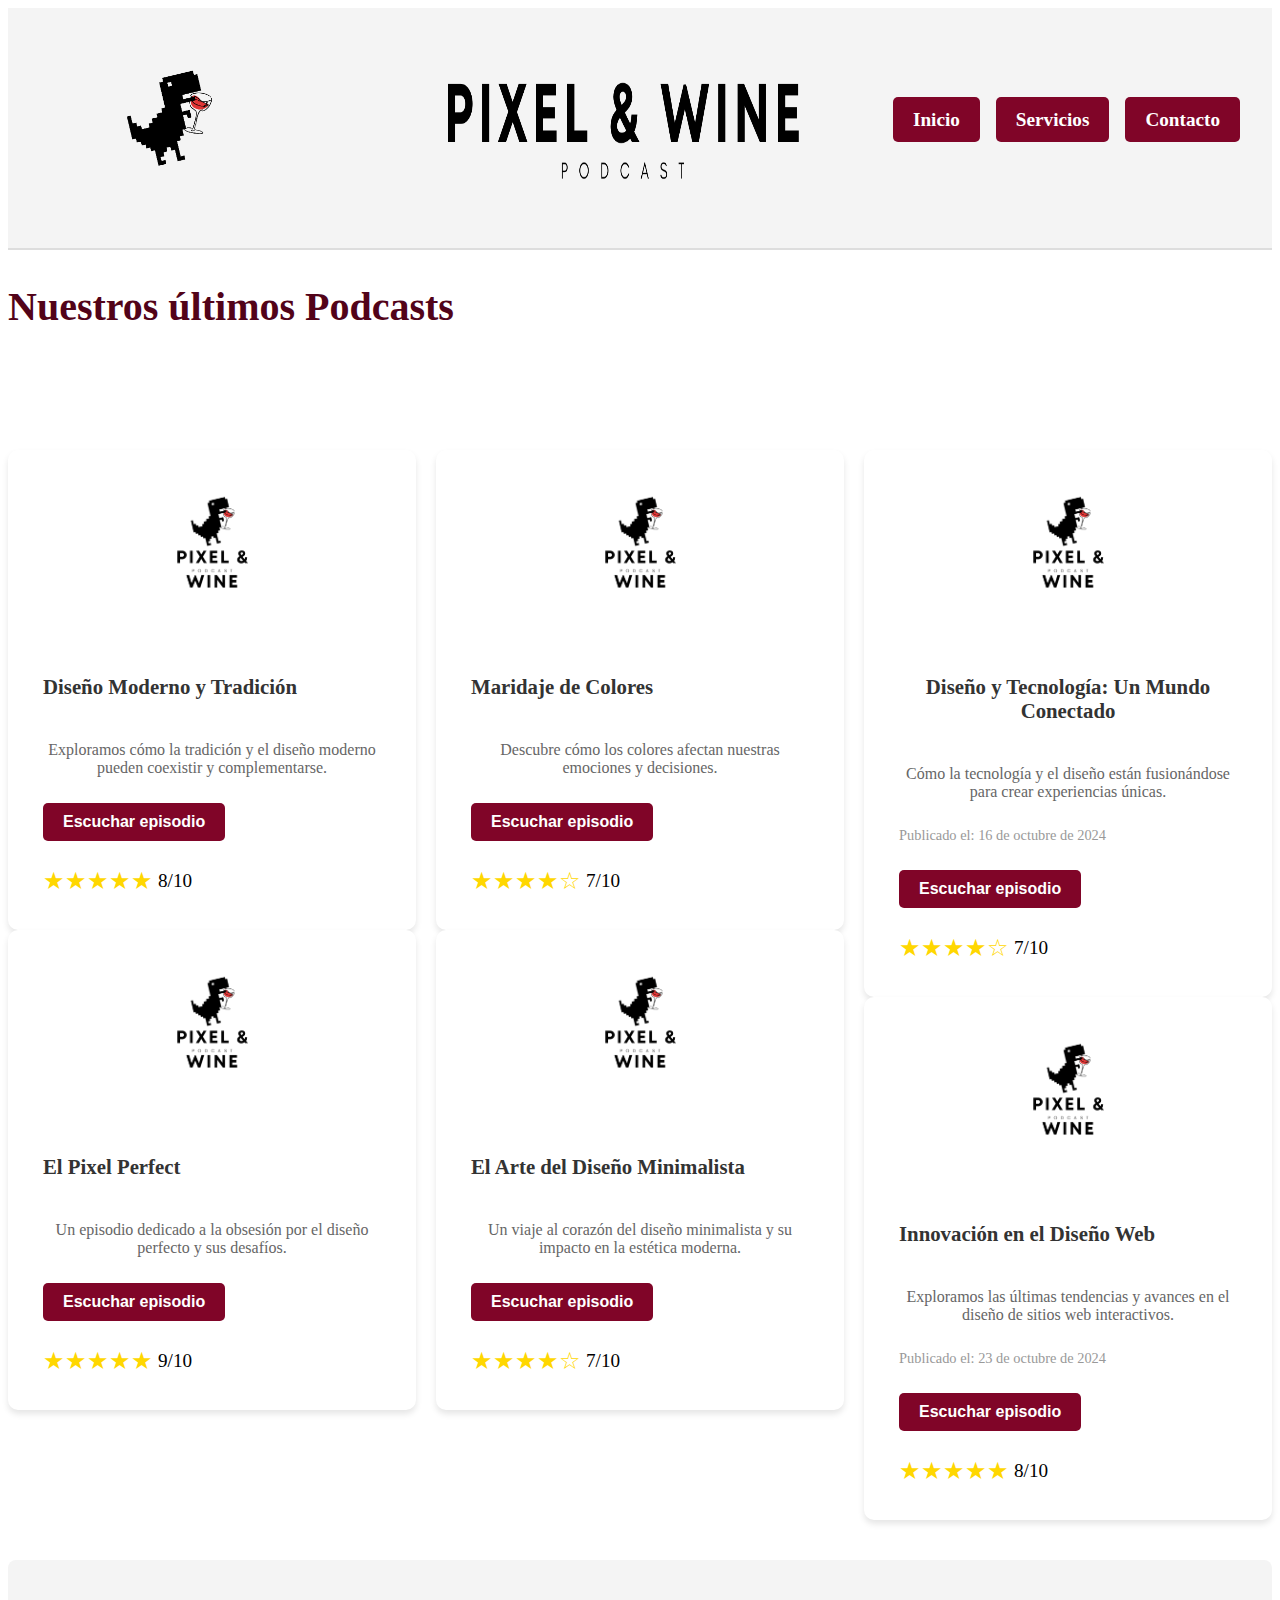
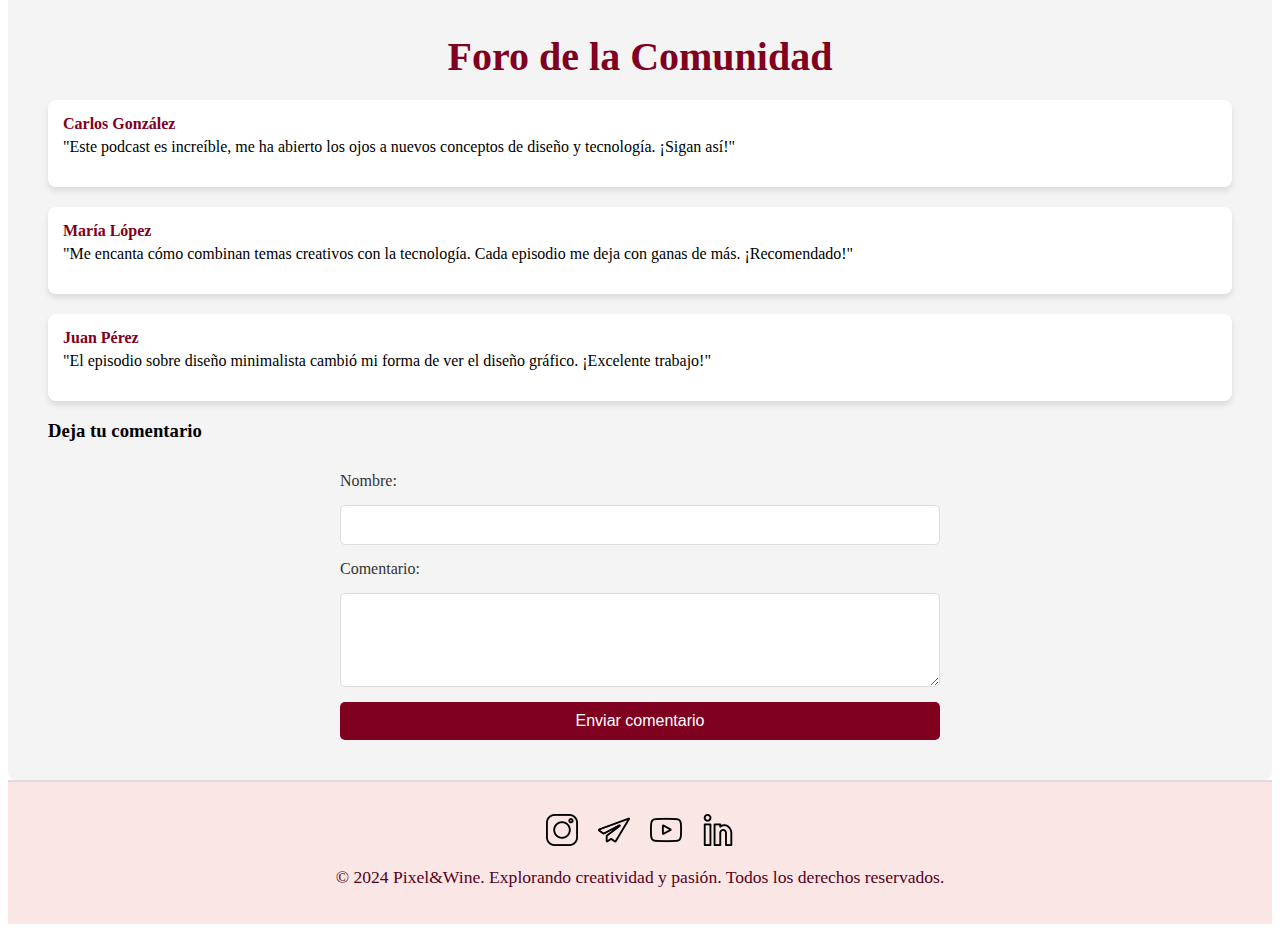
==== html/index.html @ 7dfdca38 "HTML + CSS + IMG" ====
<!DOCTYPE html>
<html lang="es">
<head>
    <meta charset="UTF-8">
    <meta name="viewport" content="width=device-width, initial-scale=1.0">
    <title>Pixel & Wine</title>
    <link rel="stylesheet" href="/css/style-index.css">
</head>
<body>
    <div class="container">
        <!-- Bloque: Cabecera -->
        <header>
            <div class="logo-container">
                <img src="/img/3.png" alt="Pixel&Wine Logo" class="logo">
            </div>
            <div class="titulo-cabecera">
                <img src="/img/4.png" alt="titulo" class="site-title">
            </div>
            <nav>
                <ul>
                    <li><a href="/html/index.html" class="menu-btn">Inicio</a></li>
                    <li><a href="/html/servicios.html" class="menu-btn">Servicios</a></li>
                    <li><a href="#contact" class="menu-btn">Contacto</a></li>
                </ul>
            </nav>

        </header>
    </div>
    </div>
        <!-- Sección de podcasts 3x3 -->
        <h2>Nuestros últimos Podcasts</h2>
            <div class="container-flex">
                <div class="fila1">
            <article class="episode">
                        <img src="/img/1.png" alt="Diseño Moderno y Tradición">
                        <div class="content">
                            <h3>Diseño Moderno y Tradición</h3>
                            <p>Exploramos cómo la tradición y el diseño moderno pueden coexistir y complementarse.</p>
                            <button class="listen-btn">Escuchar episodio</button>
                            <div class="rating">
                                <span class="stars">★★★★★</span>
                                <span class="rating-number">8/10</span>
                            </div>
                        </div>
                    </article>
                    <article class="episode">
                        <img src="/img/1.png" alt="El Pixel Perfect">
                        <div class="content">
                            <h3>El Pixel Perfect</h3>
                            <p>Un episodio dedicado a la obsesión por el diseño perfecto y sus desafíos.</p>
                            <button class="listen-btn">Escuchar episodio</button>
                            <div class="rating">
                                <span class="stars">★★★★★</span>
                                <span class="rating-number">9/10</span>
                            </div>
                        </div>
                    </article>
            </div>

            <div class="fila2">
                    <article class="episode">
                        <img src="/img/1.png" alt="Maridaje de Colores">
                        <div class="content">
                            <h3>Maridaje de Colores</h3>
                            <p>Descubre cómo los colores afectan nuestras emociones y decisiones.</p>
                            <button class="listen-btn">Escuchar episodio</button>
                            <div class="rating">
                                <span class="stars">★★★★☆</span>
                                <span class="rating-number">7/10</span>
                            </div>
                        </div>
                    </article>
            
                <article class="episode">
                    <img src="/img/1.png" alt="El Arte del Diseño Minimalista">
                    <div class="content">
                        <h3>El Arte del Diseño Minimalista</h3>
                        <p>Un viaje al corazón del diseño minimalista y su impacto en la estética moderna.</p>
                        
                        <button class="listen-btn">Escuchar episodio</button>
                        <div class="rating">
                            <span class="stars">★★★★☆</span>
                            <span class="rating-number">7/10</span>
                        </div>
                    </div>
                </article>
            </div>
            <div class="fila3">
                <article class="episode">
                    <img src="/img/1.png" alt="Diseño y Tecnología: Un Mundo Conectado">
                    <div class="content">
                        <h3>Diseño y Tecnología: Un Mundo Conectado</h3>
                        <p>Cómo la tecnología y el diseño están fusionándose para crear experiencias únicas.</p>
                        <span class="date">Publicado el: 16 de octubre de 2024</span>
                        <button class="listen-btn">Escuchar episodio</button>
                        <div class="rating">
                            <span class="stars">★★★★☆</span>
                            <span class="rating-number">7/10</span>
                        </div>
                </article>
                <article class="episode">
                    <img src="/img/1.png" alt="Innovación en el Diseño Web">
                    <div class="content">
                        <h3>Innovación en el Diseño Web</h3>
                        <p>Exploramos las últimas tendencias y avances en el diseño de sitios web interactivos.</p>
                        <span class="date">Publicado el: 23 de octubre de 2024</span>
                        <button class="listen-btn">Escuchar episodio</button>
                        <div class="rating">
                            <span class="stars">★★★★★</span>
                            <span class="rating-number">8/10</span>
                        </div>
                    </div>
                </article>
            </div>
    </div>

    <!-- Sección del Foro de la Comunidad -->
    <section class="community-forum">
        <h2>Foro de la Comunidad</h2>
        <div class="comments">
            <!-- Comentarios de usuarios -->
            <div class="comment">
                <div class="comment-content">
                    <span class="user-name">Carlos González</span>
                    <p>"Este podcast es increíble, me ha abierto los ojos a nuevos conceptos de diseño y tecnología. ¡Sigan así!"</p>
                </div>
            </div>

            <div class="comment">
                <div class="comment-content">
                    <span class="user-name">María López</span>
                    <p>"Me encanta cómo combinan temas creativos con la tecnología. Cada episodio me deja con ganas de más. ¡Recomendado!"</p>
                </div>
            </div>

            <div class="comment">
                <div class="comment-content">
                    <span class="user-name">Juan Pérez</span>
                    <p>"El episodio sobre diseño minimalista cambió mi forma de ver el diseño gráfico. ¡Excelente trabajo!"</p>
                </div>
            </div>
        </div>

        <!-- Formulario para agregar un comentario -->
        <h3>Deja tu comentario</h3>
        <form action="#" method="POST" class="comment-form">
            <label for="user-name">Nombre:</label>
            <input type="text" id="user-name" name="user-name" required>

            <label for="comment-text">Comentario:</label>
            <textarea id="comment-text" name="comment-text" rows="4" required></textarea>

            <button type="submit" class="submit-btn">Enviar comentario</button>
        </form>
    </section>

    <footer>
        <div class="social-media">
            <a href="https://www.instagram.com" target="_blank"><img src="/img/instagram.png" alt="Instagram"></a>
            <a href="https://www.telegram.com" target="_blank"><img src="/img/telegrama.png" alt="Telegram"></a>
            <a href="https://www.youtube.com" target="_blank"><img src="/img/youtube.png" alt="YouTube"></a>
            <a href="https://www.linkedin.com" target="_blank"><img src="/img/linkedin.png" alt="LinkedIn"></a>
        </div>
        <p>© 2024 Pixel&Wine. Explorando creatividad y pasión. Todos los derechos reservados.</p>
    </footer>
</body>
</html>
---- css/style-index.css ----
/* 
    Estilo general para el contenedor de la cabecera.
    - Usamos Flexbox para organizar los elementos del header.
*/
header {
    display: flex;  /* Usamos flexbox para organizar los elementos */
    justify-content: space-between;  /* Alineamos los elementos a los extremos (logo a la izquierda, título en el centro y menú a la derecha) */
    align-items: center;  /* Centra los elementos verticalmente */
    background-color: #f4f4f4;  /* Fondo más claro para el header */
    color: #333;  /* Texto en color oscuro para contraste */
    border-bottom: 2px solid #ddd;  /* Línea sutil debajo del header */
    height: 15em;
}

/* 
    Contenedor para el logo.
    - Usamos Flexbox para organizar el logo y el título en la cabecera.
*/
.logo-container {
    padding-left: 3em;
    display: flex;  /* Flexbox para alinear el logo */
    align-items: center;  /* Centra verticalmente el logo */
    padding-left: 5em;
}

/* 
    Estilo para el logo.
    - Aumentamos el tamaño del logo para que sea más visible pero manteniendo la proporción.
*/
.logo {
    height: 10em;  /* Aumenta el tamaño del logo */
    width: auto;  /* Mantiene la proporción de la imagen */
    padding-bottom: 1em;
}

/* 
    Contenedor para el título (segunda imagen).
    - Usamos Flexbox para centrar el título en el medio.
*/
.titulo-cabecera {
    display: flex;  /* Flexbox para alinear el título */
    justify-content: center;  /* Centra el título horizontalmente */
    flex-grow: 1;  /* Hace que este contenedor ocupe todo el espacio disponible entre el logo y el menú */
    padding-left: 9em;
}

/* 
    Estilo para el título del sitio (segunda imagen).
    - Hacemos el título mucho más grande y lo centramos en el medio.
*/
.site-title {
    height: 50em;  /* Aumenta la altura del título */
    width: auto;  /* Mantiene la proporción del título */
    max-width: 100%;  /* Hace que la imagen no se desborde */
}

/* 
    Estilo para el menú de navegación.
    - El menú está alineado a la derecha y tiene un diseño más bonito y legible.
*/
nav {
    display: flex;  /* Usamos flexbox para organizar los enlaces del menú */
    gap: 20px;  /* Añadimos un espacio de 20px entre los botones del menú */
    padding-right: 2em;
    padding-bottom: 1em;
}

/* 
    Estilo para la lista del menú.
    - Elimina los puntos de la lista y organiza los enlaces en una fila.
*/
ul {
    list-style: none;  /* Elimina los puntos de la lista */
    display: flex;  /* Organiza los elementos en una fila */
    gap: 1em;
}

/* 
    Estilo para los enlaces del menú.
    - Ajustamos el color, el tamaño y la interactividad de los enlaces.
    - Los enlaces ahora son botones estilizados.
*/
.menu-btn {
    text-decoration: none;  /* Elimina el subrayado de los enlaces */
    color: white;  /* Color blanco para los botones */
    font-size: 1.2em;  /* Tamaño de fuente adecuado */
    font-weight: bold;  /* Enfatiza los botones con negrita */
    background-color:#800528;   /* Color de fondo anaranjado */
    padding: 12px 20px;  /* Espaciado dentro del botón */
    border-radius: 5px;  /* Bordes redondeados para los botones */
    transition: background-color 0.3s ease, transform 0.3s ease;  /* Transición suave para el fondo y el efecto de escala */
    border: none;  /* Elimina el borde por defecto del botón */
}

/* 
    Efecto hover para los botones del menú.
    - Cambia el color de los botones al pasar el ratón por encima y añade un efecto de escala.
*/
.menu-btn:hover {
    background-color:#520319;    /* Cambia el fondo a un tono más oscuro de anaranjado */
    transform: scale(1.1);  /* Agranda ligeramente el botón cuando el ratón pasa por encima */
}

h2 {
    font-size: 2.5em;
    color:#520319;
    margin-bottom: 3em;
}

/*HASTA AQUI ESTÁ CORREGIDO*/


/*ESTILO DEL INDEX - CON FLEXBOX*/
/* Episodios: Contenedor general */

.container-flex{
    display:flex;   
    gap: 20px;
    flex-direction: row;

}

/* Cada episodio */
.episode {
    flex: 3em;
    border-radius: 8px;
    overflow: hidden;;
    transition: transform 0.3s ease, background-color 0.3s ease;
}

/* Contenedor del contenido del episodio */
.episode .content {
    padding: 15px;
    display: flex;
    align-items: center; /* Centra los elementos en el eje horizontal */
    gap: 1em; /* Espacio entre los elementos */
    flex-wrap: wrap;
}

/* Estilo para el botón */
.episode .content .listen-btn {
    background-color:#800528;
    color: white; /* Borgoña para el texto */
    padding: 10px 20px; /* Espaciado dentro del botón */
    border: none;
    border-radius: 5px;
    cursor: pointer;
    font-size: 1rem;
    transition: background-color 0.3s ease;
}

/* Efecto hover para el botón */
.episode .content .listen-btn:hover {
    background-color: #F8F5F2; /* Color de fondo claro al pasar el ratón */
    color: #800020; /* Color de texto borgoña */
}

.episode h3 {
    font-size: 1.2rem;
    margin-bottom: 10px;
    color: #FFFFFF;
}

.episode p {
    font-size: 0.9rem;
    margin-bottom: 10px;
}

/* Estilos para la sección del foro */
/*ESTO DE AQUI ES EL FORO Y EL FORMULARIOOOO*/

.community-forum {
    padding: 40px;
    background-color: #f4f4f4;
    margin-top: 40px;
    border-radius: 8px;
}

.community-forum h2 {
    text-align: center;
    color: #800020; /* Color de texto borgoña */
    margin-bottom: 20px;
}

.comments {
    display: flex;
    flex-direction: column;
    gap: 20px;
}

.comment {
    display: flex;
    gap: 10px;
    background-color: #fff;
    padding: 15px;
    border-radius: 8px;
    box-shadow: 0 4px 6px rgba(0, 0, 0, 0.1);
}

.comment .user-avatar {
    width: 50px;
    height: 50px;
    border-radius: 50%;
    object-fit: cover;
}

.comment-content {
    flex: 1;
}

.comment .user-name {
    font-weight: bold;
    color: #800020; /* Color borgoña */
}

.comment p {
    margin-top: 5px;
    font-size: 1rem;
}

.comment-form {
    display: flex;
    flex-direction: column;
    gap: 15px;
    margin-top: 30px;
    max-width: 600px;
    margin-left: auto;
    margin-right: auto;
}

.comment-form label {
    font-size: 1rem;
    color: #333;
}

.comment-form input,
.comment-form textarea {
    padding: 10px;
    font-size: 1rem;
    border: 1px solid #ddd;
    border-radius: 5px;
}

.comment-form button {
    background-color: #800020; /* Color borgoña */
    color: #fff;
    padding: 10px 20px;
    border: none;
    border-radius: 5px;
    cursor: pointer;
    font-size: 1rem;
    transition: background-color 0.3s;
}

.comment-form button:hover {
    background-color: #a62b2b;
}

/* 
    Estilo general para la sección de podcasts.
    - Añadimos fondo claro, padding y centramos el texto.
*/
.featured {
    background-color: #fafafa;  /* Fondo claro para la sección */
    text-align: center;  /* Centra el texto */
}


/* 
    Contenedor de los episodios utilizando Flexbox.
    - Organizamos los episodios en 2 filas y 3 columnas.
    - Aseguramos que Flexbox divida los elementos de manera adecuada.
*/


/* 
    Estilo para cada episodio individual.
    - Cada episodio ocupa un 30% del ancho disponible, con 3 elementos por fila.
    - Utilizamos `flex: 1 1 30%` para asegurarnos de que haya 3 elementos por fila.
*/
.episode {
    flex: 1 1 30%;  /* Cada episodio ocupa un 30% del ancho disponible */
    background-color: #fff;  /* Fondo blanco */
    padding: 20px;
    border-radius: 10px;  /* Bordes redondeados */
    box-shadow: 0 4px 6px rgba(0, 0, 0, 0.1);  /* Sombra sutil */
    transition: transform 0.3s ease, box-shadow 0.3s ease;  /* Efecto al pasar el ratón */
    text-align: center;
}

.episode:hover {
    transform: translateY(-10px);  /* Efecto de elevación al pasar el ratón */
    box-shadow: 0 6px 12px rgba(0, 0, 0, 0.2);  /* Sombra más pronunciada */
}

/* 
    Estilo para las imágenes de los episodios.
    - Las imágenes serán más pequeñas y cuadradas.
*/
.episode img {
    width: 150px;  /* Tamaño más pequeño para las imágenes */
    height: 150px;  /* Asegura que sean cuadradas */
    object-fit: cover;  /* Asegura que la imagen cubra el área sin deformarse */
    border-radius: 8px;  /* Bordes redondeados en las imágenes */
    margin-bottom: 15px;  /* Espacio debajo de la imagen */
}

/* 
    Estilo para el título de los episodios.
    - Un tamaño de fuente adecuado y un color bonito.
*/
.episode h3 {
    font-size: 1.3em;
    font-weight: bold;
    color: #333;
    margin-bottom: 10px;  /* Espacio debajo del título */
}


.fila1, .fila2, .fila3{
    width: 50em;
    height: auto;
}
/* 
    Estilo para la descripción del episodio.
    - Texto más pequeño y color gris para las descripciones.
*/
.episode p {
    font-size: 1em;
    color: #666;
    margin-bottom: 10px;  /* Espacio debajo de la descripción */
}

/* 
    Estilo para la fecha de publicación y los botones de escucha.
    - Se asegura que estos elementos estén alineados de forma bonita.
*/
.date {
    font-size: 0.9em;
    color: #999;
    margin-bottom: 10px;  /* Espacio debajo de la fecha */
}

.listen-btn {
    background-color: #800528;  /* Fondo naranja para el botón */
    color: white;  /* Texto blanco */
    padding: 12px 20px;
    border-radius: 5px;  /* Bordes redondeados */
    font-size: 1em;
    font-weight: bold;
    border: none;
    cursor: pointer;
    transition: background-color 0.3s ease, transform 0.3s ease;
}

.listen-btn:hover {
    background-color: #520319;  /* Fondo más oscuro al pasar el ratón */
    transform: scale(1.05);  /* Agranda el botón ligeramente */
}

/* 
    Estilo para las estrellas y la calificación.
    - Alinea las estrellas y el número de la calificación.
*/
.rating {
    display: flex;
    justify-content: center;
    align-items: center;
    gap: 5px;  /* Espacio entre las estrellas y la calificación numérica */
    margin-top: 10px;
}

.stars {
    color: gold;
    font-size: 1.5em;
}

.rating-number {
    font-size: 1.2em;
}



/*FOOTER ESTILO*/
/* 
    Estilo general para el footer.
    - Añadimos un fondo oscuro, un color claro para el texto y una alineación adecuada.
*/
footer {
    background-color: #fbe6e6;  /* Fondo oscuro para el footer */
    color: #070707;  /* Texto blanco para contraste */
    padding: 1em;
    text-align: center;  /* Centra el texto */
    font-size: 1em;  /* Tamaño de fuente adecuado */
    color: #520319;  /* Texto en color oscuro para contraste */
    border-top: 2px solid #ddd;  /* Línea sutil debajo del header */
    padding-top: 2em;
}

/* 
    Estilo para el texto del footer.
    - Se ajusta la tipografía, el tamaño y el espaciado.
*/
footer p {
    margin-bottom: 20px;  /* Espacio debajo del texto */
    font-size: 1.1em;  /* Tamaño de fuente ligeramente mayor */
}

/* 
    Estilo para los íconos de las redes sociales.
    - Usamos Flexbox para distribuir los íconos de manera horizontal */
.social-media {
    display: flex;  /* Usamos Flexbox para los íconos */
    justify-content: center;  /* Centra los íconos horizontalmente */
    gap: 20px;  /* Espacio entre los íconos */
}

/* 
    Estilo para los íconos de las redes sociales.
    - Ajustamos el tamaño de los íconos y añadimos efectos al pasar el ratón. */
.social-media a img {
    width: 2em;  /* Ajusta el tamaño de los íconos */
    height: auto;  /* Asegura que los íconos sean cuadrados */
    transition: transform 0.3s ease, opacity 0.3s ease;  /* Transición para el efecto hover */
}

/* 
    Efecto hover para los íconos de las redes sociales.
    - Al pasar el ratón, los íconos cambian ligeramente de tamaño y se vuelven más opacos. */
.social-media a:hover img {
    transform: scale(1.1);  /* Agranda el ícono ligeramente */
    opacity: 0.8;  /* Reduce la opacidad para un efecto visual */
}
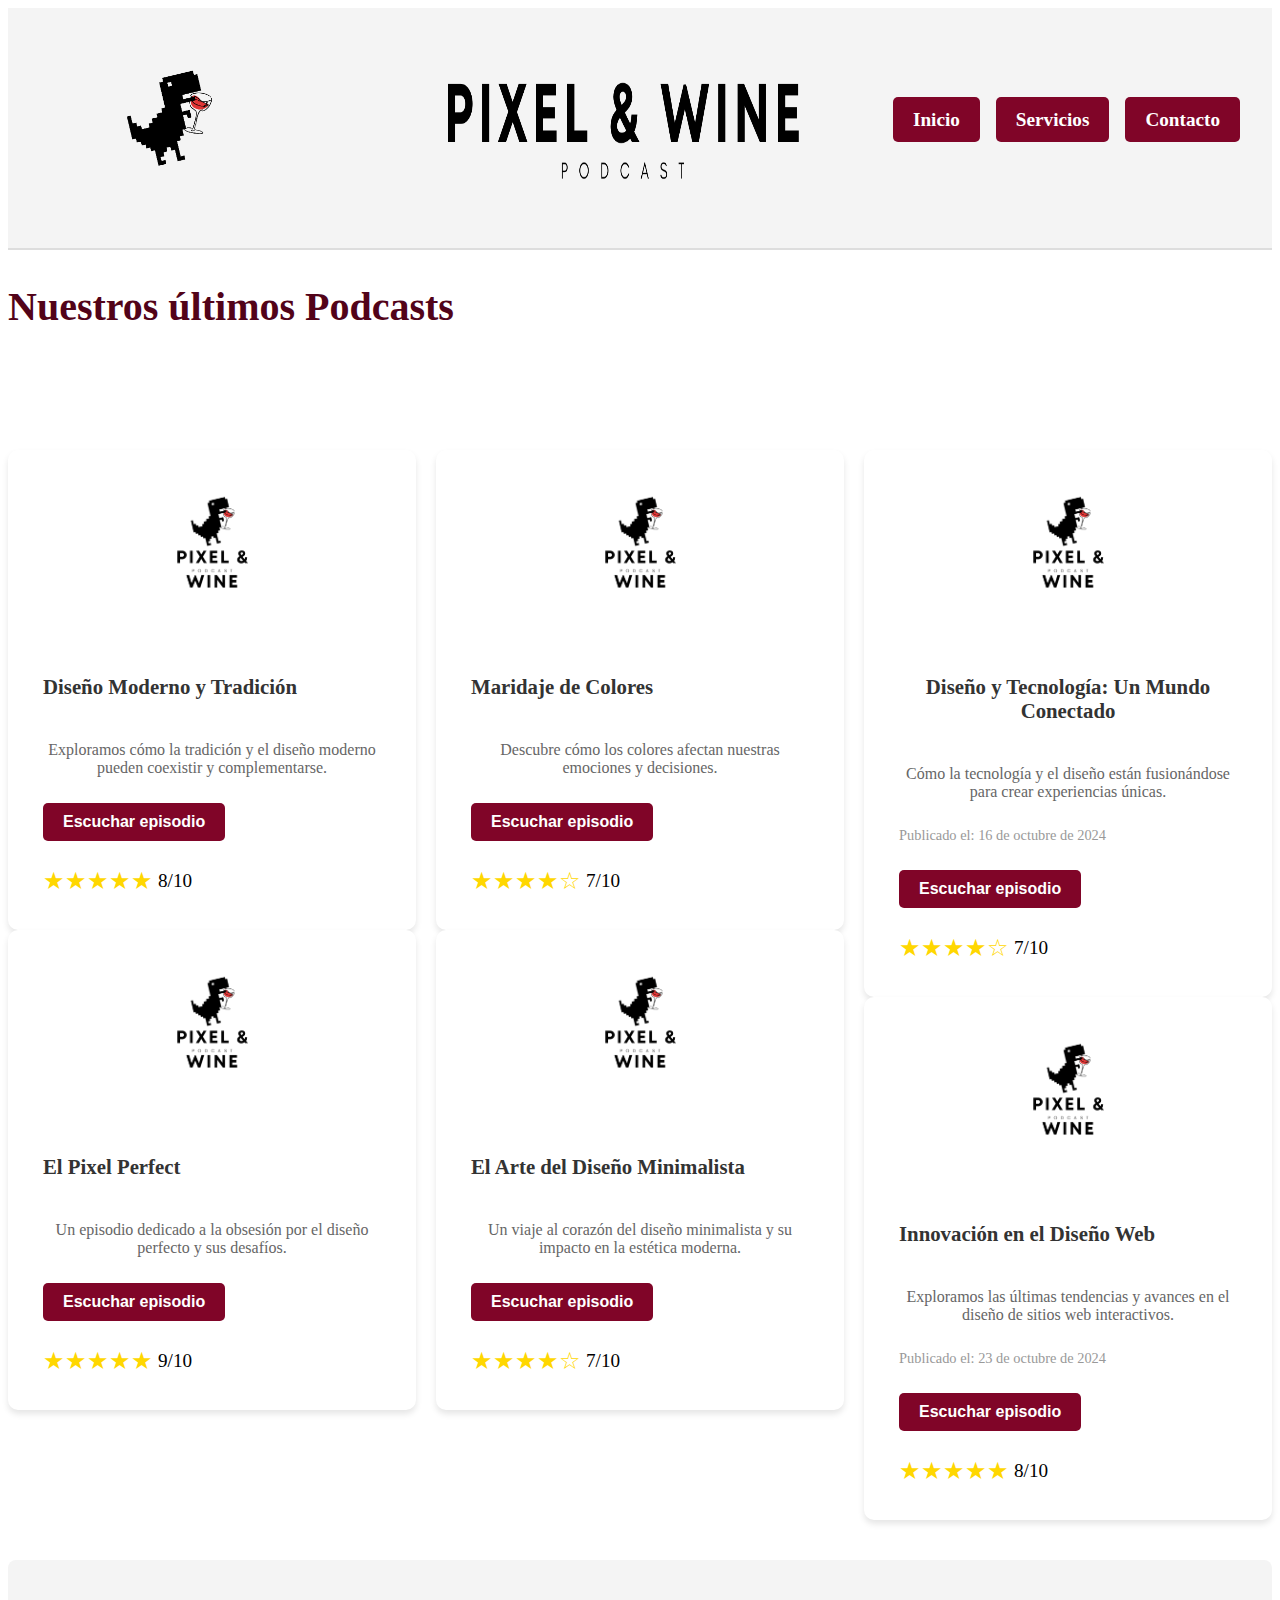
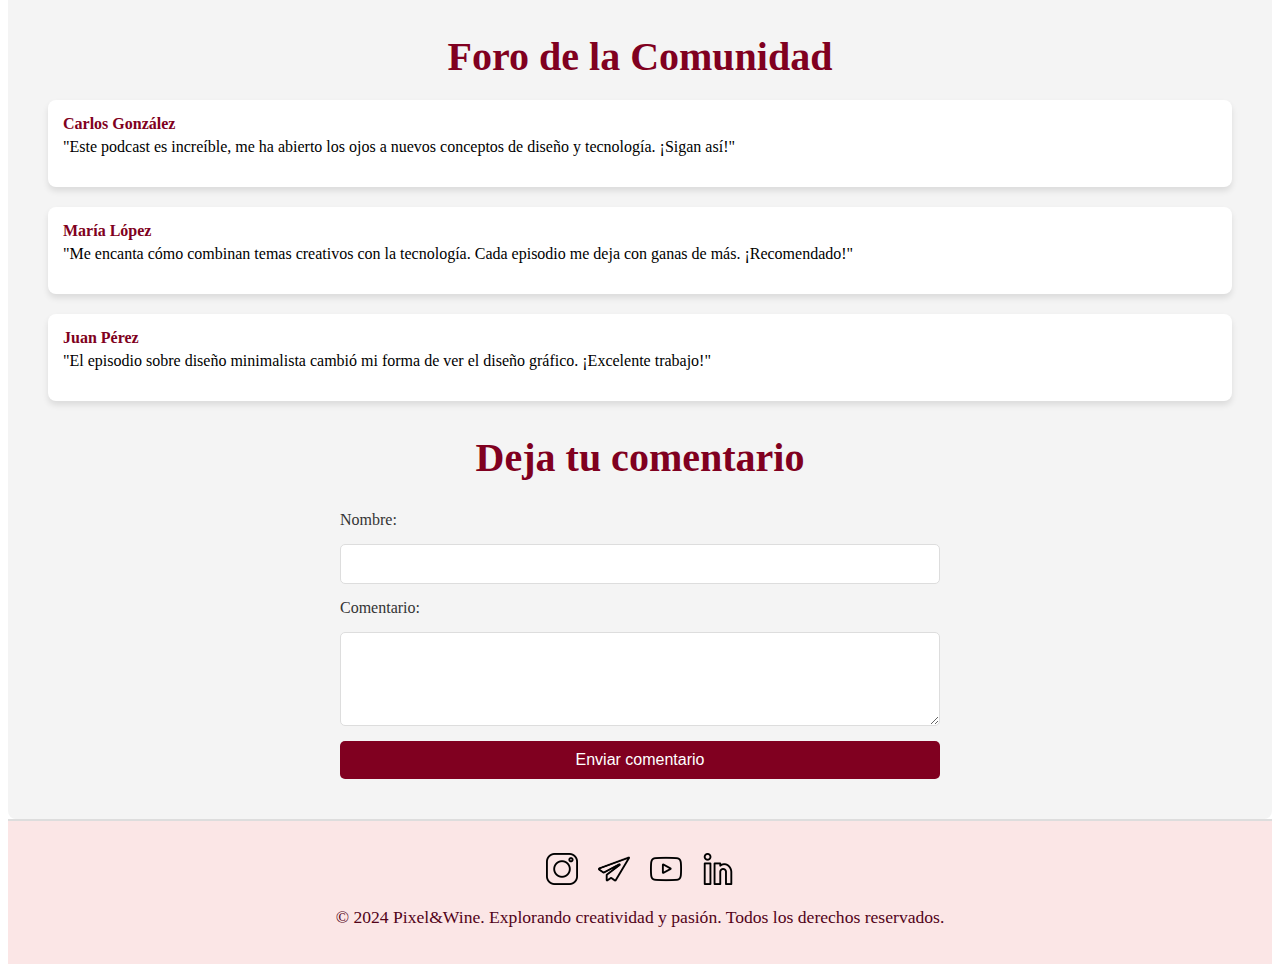
==== commit 5919d453: "cambios en el la pagina de inicio, unificación de los titulos con h2" ====
--- a/html/index.html
+++ b/html/index.html
@@ -23,15 +23,14 @@
                     <li><a href="#contact" class="menu-btn">Contacto</a></li>
                 </ul>
             </nav>
-
         </header>
     </div>
     </div>
         <!-- Sección de podcasts 3x3 -->
         <h2>Nuestros últimos Podcasts</h2>
-            <div class="container-flex">
+            <div class="container-flex">  
                 <div class="fila1">
-            <article class="episode">
+                    <article class="episode">
                         <img src="/img/1.png" alt="Diseño Moderno y Tradición">
                         <div class="content">
                             <h3>Diseño Moderno y Tradición</h3>
@@ -142,7 +141,7 @@
         </div>
 
         <!-- Formulario para agregar un comentario -->
-        <h3>Deja tu comentario</h3>
+        <h2>Deja tu comentario</h2>
         <form action="#" method="POST" class="comment-form">
             <label for="user-name">Nombre:</label>
             <input type="text" id="user-name" name="user-name" required>
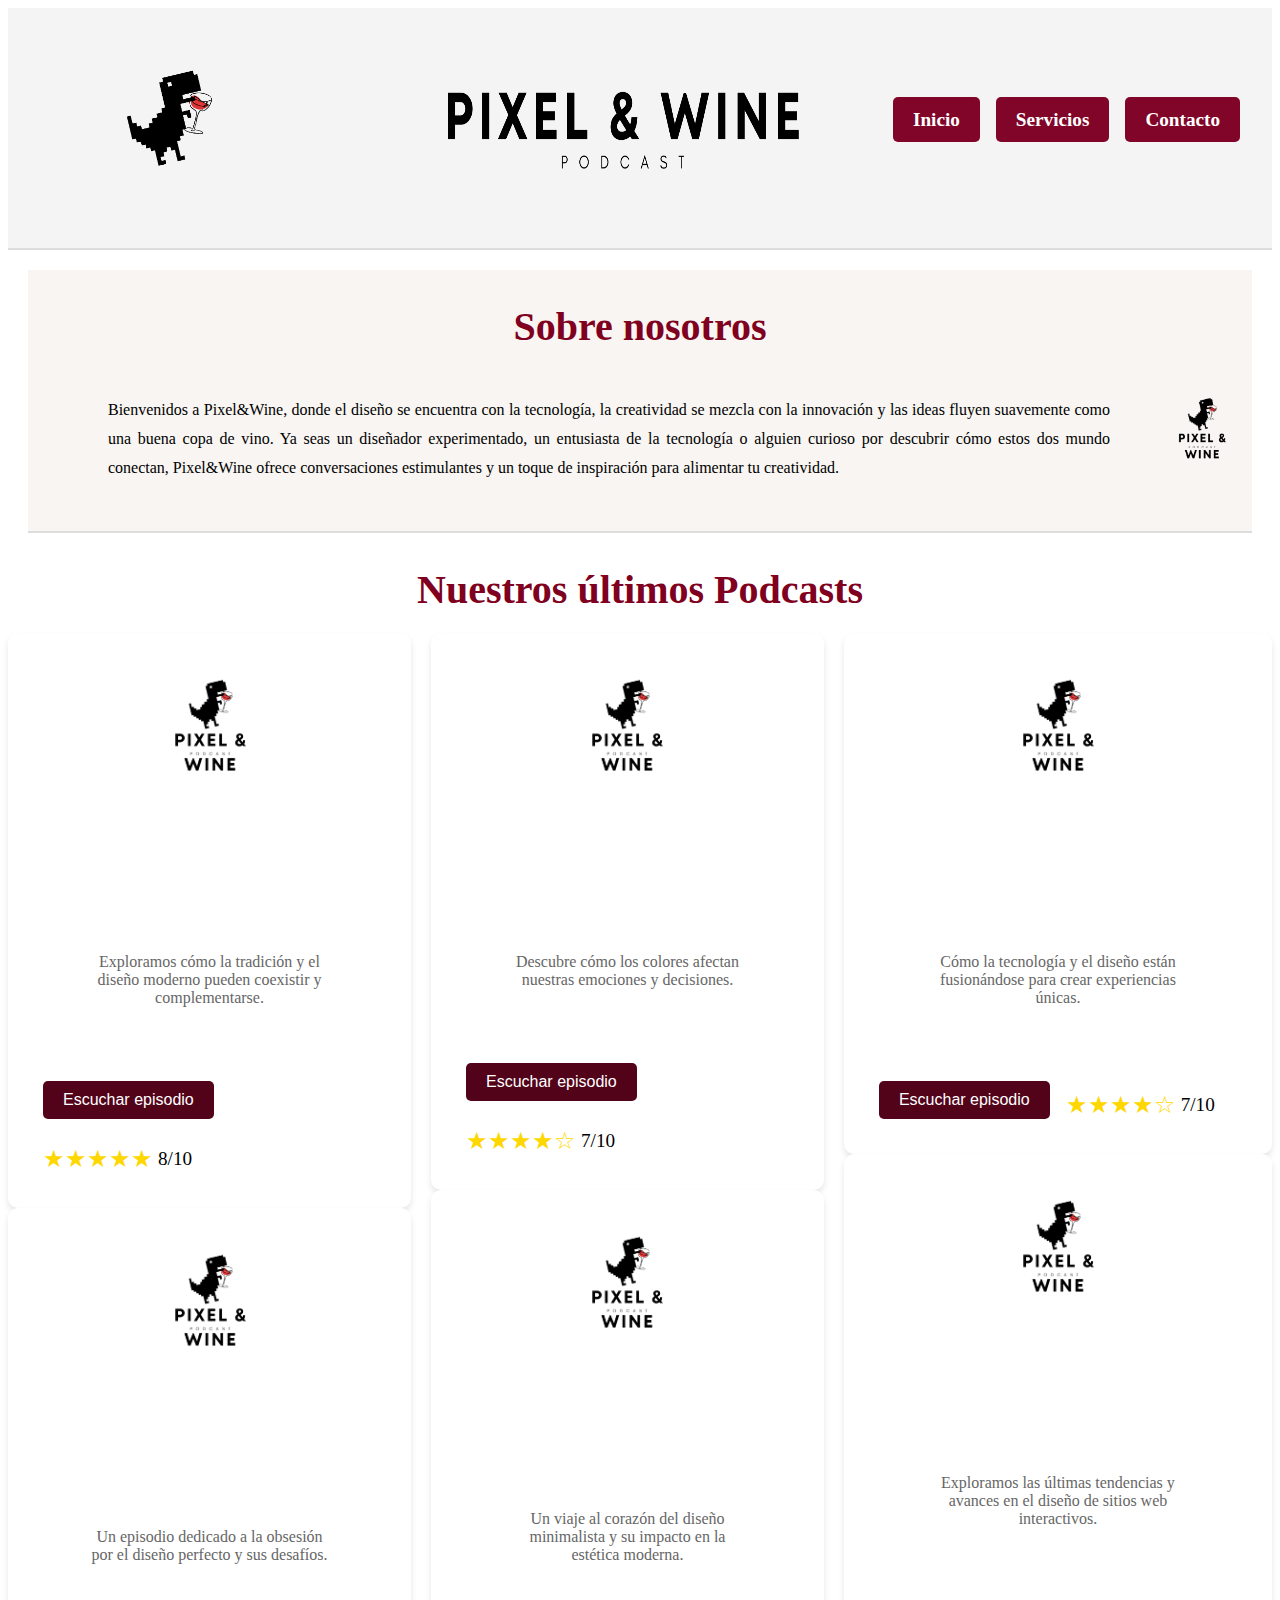
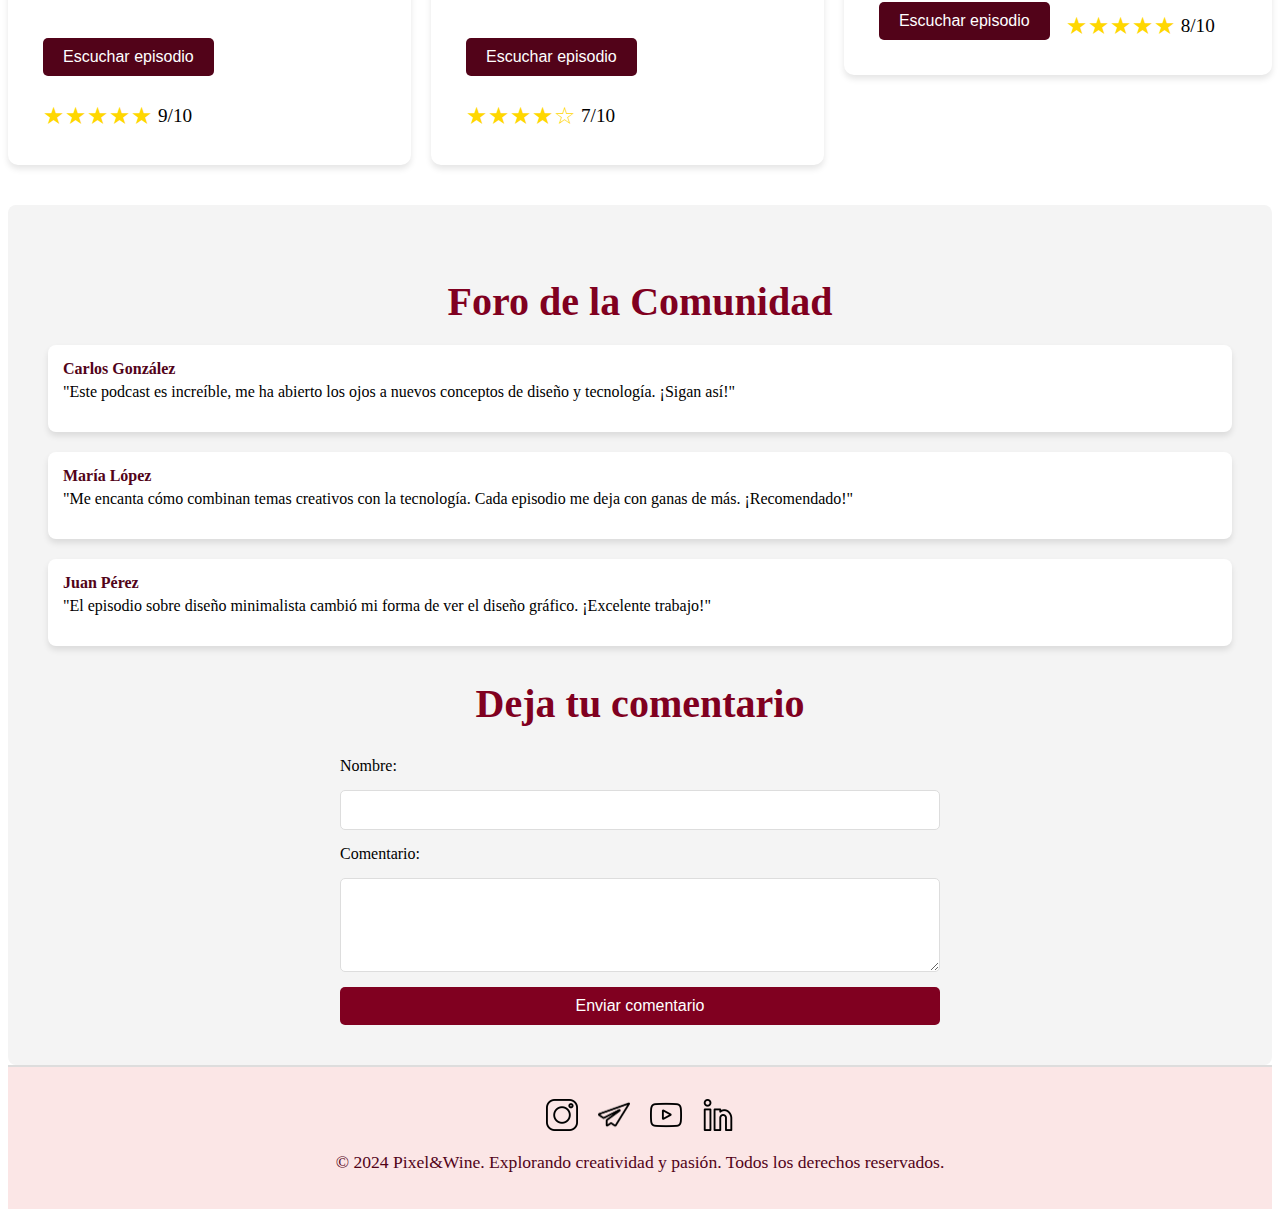
==== commit 6735e3fa: "Modificaciones en el index" ====
--- a/html/index.html
+++ b/html/index.html
@@ -8,10 +8,10 @@
 </head>
 <body>
     <div class="container">
-        <!-- Bloque: Cabecera -->
+        <!-- HEADER -->
         <header>
             <div class="logo-container">
-                <img src="/img/3.png" alt="Pixel&Wine Logo" class="logo">
+                <img src="/img/3.png" alt="Pixel&Wine Logo" class="logo de la marca">
             </div>
             <div class="titulo-cabecera">
                 <img src="/img/4.png" alt="titulo" class="site-title">
@@ -20,18 +20,25 @@
                 <ul>
                     <li><a href="/html/index.html" class="menu-btn">Inicio</a></li>
                     <li><a href="/html/servicios.html" class="menu-btn">Servicios</a></li>
-                    <li><a href="#contact" class="menu-btn">Contacto</a></li>
+                    <li><a href="/html/index.html" class="menu-btn">Contacto</a></li>
                 </ul>
             </nav>
         </header>
     </div>
+        <!-- SOBRE NOSOTROS -->
+    <div class="About-Us">
+        <h2>Sobre nosotros</h2>
+        <p>Bienvenidos a Pixel&Wine, donde el diseño se encuentra con la tecnología, la creatividad se mezcla con la innovación y las ideas fluyen suavemente como una buena copa de vino.
+            Ya seas un diseñador experimentado, un entusiasta de la tecnología o alguien curioso por descubrir cómo estos dos mundo conectan, Pixel&Wine ofrece conversaciones estimulantes y un toque de inspiración para alimentar tu creatividad.
+        </p>
+        <img src="/img/1.png" alt="Icono de la marca">
     </div>
-        <!-- Sección de podcasts 3x3 -->
+        <!-- SECCIÓN DE PODCAST -->
         <h2>Nuestros últimos Podcasts</h2>
             <div class="container-flex">  
                 <div class="fila1">
                     <article class="episode">
-                        <img src="/img/1.png" alt="Diseño Moderno y Tradición">
+                        <img src="/img/1.png" alt="logo de la marca">
                         <div class="content">
                             <h3>Diseño Moderno y Tradición</h3>
                             <p>Exploramos cómo la tradición y el diseño moderno pueden coexistir y complementarse.</p>
@@ -43,9 +50,9 @@
                         </div>
                     </article>
                     <article class="episode">
-                        <img src="/img/1.png" alt="El Pixel Perfect">
+                        <img src="/img/1.png" alt="logo de la marca">
                         <div class="content">
-                            <h3>El Pixel Perfect</h3>
+                            <h3>El Pixel Perfecto</h3>
                             <p>Un episodio dedicado a la obsesión por el diseño perfecto y sus desafíos.</p>
                             <button class="listen-btn">Escuchar episodio</button>
                             <div class="rating">
@@ -58,7 +65,7 @@
 
             <div class="fila2">
                     <article class="episode">
-                        <img src="/img/1.png" alt="Maridaje de Colores">
+                        <img src="/img/1.png" alt="logo de la marca">
                         <div class="content">
                             <h3>Maridaje de Colores</h3>
                             <p>Descubre cómo los colores afectan nuestras emociones y decisiones.</p>
@@ -71,7 +78,7 @@
                     </article>
             
                 <article class="episode">
-                    <img src="/img/1.png" alt="El Arte del Diseño Minimalista">
+                    <img src="/img/1.png" alt="logo de la marca">
                     <div class="content">
                         <h3>El Arte del Diseño Minimalista</h3>
                         <p>Un viaje al corazón del diseño minimalista y su impacto en la estética moderna.</p>
@@ -86,23 +93,22 @@
             </div>
             <div class="fila3">
                 <article class="episode">
-                    <img src="/img/1.png" alt="Diseño y Tecnología: Un Mundo Conectado">
-                    <div class="content">
-                        <h3>Diseño y Tecnología: Un Mundo Conectado</h3>
-                        <p>Cómo la tecnología y el diseño están fusionándose para crear experiencias únicas.</p>
-                        <span class="date">Publicado el: 16 de octubre de 2024</span>
-                        <button class="listen-btn">Escuchar episodio</button>
-                        <div class="rating">
-                            <span class="stars">★★★★☆</span>
-                            <span class="rating-number">7/10</span>
+                    <img src="/img/1.png" alt="logo de la marca">
+                        <div class="content">
+                            <h3>Diseño y Tecnología: Un Mundo Conectado</h3>
+                            <p>Cómo la tecnología y el diseño están fusionándose para crear experiencias únicas.</p>
+                            <button class="listen-btn">Escuchar episodio</button>
+                            <div class="rating">
+                                <span class="stars">★★★★☆</span>
+                                <span class="rating-number">7/10</span>
+                            </div>
                         </div>
                 </article>
                 <article class="episode">
-                    <img src="/img/1.png" alt="Innovación en el Diseño Web">
+                    <img src="/img/1.png" alt="logo de la marca">
                     <div class="content">
                         <h3>Innovación en el Diseño Web</h3>
                         <p>Exploramos las últimas tendencias y avances en el diseño de sitios web interactivos.</p>
-                        <span class="date">Publicado el: 23 de octubre de 2024</span>
                         <button class="listen-btn">Escuchar episodio</button>
                         <div class="rating">
                             <span class="stars">★★★★★</span>
@@ -113,11 +119,11 @@
             </div>
     </div>
 
-    <!-- Sección del Foro de la Comunidad -->
+    <!-- SECCIÓN DEL FORO DE LA COMUNIDAD -->
     <section class="community-forum">
         <h2>Foro de la Comunidad</h2>
         <div class="comments">
-            <!-- Comentarios de usuarios -->
+            <!-- OPINIONES DE USUARIOS -->
             <div class="comment">
                 <div class="comment-content">
                     <span class="user-name">Carlos González</span>
@@ -140,7 +146,7 @@
             </div>
         </div>
 
-        <!-- Formulario para agregar un comentario -->
+        <!-- FORMULARIO DE COMENTARIO -->
         <h2>Deja tu comentario</h2>
         <form action="#" method="POST" class="comment-form">
             <label for="user-name">Nombre:</label>
@@ -152,7 +158,7 @@
             <button type="submit" class="submit-btn">Enviar comentario</button>
         </form>
     </section>
-
+        <!-- FOOTER -->
     <footer>
         <div class="social-media">
             <a href="https://www.instagram.com" target="_blank"><img src="/img/instagram.png" alt="Instagram"></a>
--- a/css/style-index.css
+++ b/css/style-index.css
@@ -1,147 +1,194 @@
-/* 
-    Estilo general para el contenedor de la cabecera.
-    - Usamos Flexbox para organizar los elementos del header.
-*/
+/*-----------------------
+-------------------------
+----ESTILO DEL HEADER----
+-------------------------
+-----------------------*/
+
+/*Estilo aplicado al header con un display flex para organizar los elementos, justifi-content para alinear a los extremos
+se aplica un background color y un color al texto, por último una linea suave inferior para separar secciones*/
 header {
-    display: flex;  /* Usamos flexbox para organizar los elementos */
-    justify-content: space-between;  /* Alineamos los elementos a los extremos (logo a la izquierda, título en el centro y menú a la derecha) */
-    align-items: center;  /* Centra los elementos verticalmente */
-    background-color: #f4f4f4;  /* Fondo más claro para el header */
-    color: #333;  /* Texto en color oscuro para contraste */
-    border-bottom: 2px solid #ddd;  /* Línea sutil debajo del header */
+    display: flex;  
+    justify-content: space-between; 
+    align-items: center; 
+    background-color: #f4f4f4; 
+    color: #333; 
+    border-bottom: 2px solid #ddd;  
     height: 15em;
 }
 
-/* 
-    Contenedor para el logo.
-    - Usamos Flexbox para organizar el logo y el título en la cabecera.
-*/
+/* Se aplica el estilo en el logo, con flex y se le aplica un padding para distanciarlo del margen izquierdo.*/
 .logo-container {
-    padding-left: 3em;
-    display: flex;  /* Flexbox para alinear el logo */
-    align-items: center;  /* Centra verticalmente el logo */
+    display: flex; 
+    align-items: center;
     padding-left: 5em;
 }
 
-/* 
-    Estilo para el logo.
-    - Aumentamos el tamaño del logo para que sea más visible pero manteniendo la proporción.
-*/
+/*Estilo para ajustar el tamaño del logo manteniendo la proporción.*/
 .logo {
-    height: 10em;  /* Aumenta el tamaño del logo */
-    width: auto;  /* Mantiene la proporción de la imagen */
+    height: 10em;
+    width: auto; 
     padding-bottom: 1em;
 }
 
-/* 
-    Contenedor para el título (segunda imagen).
-    - Usamos Flexbox para centrar el título en el medio.
-*/
+/* Estilo para la imagen del titulo de web, usando flex y justificando el contenido, haciendo que el contenedor ocupe todo el espacio disponible
+entre el logo y el menú para darle mas importancia. Además se establece un padding a la izquierda de 9em para centrarlo.*/
 .titulo-cabecera {
-    display: flex;  /* Flexbox para alinear el título */
-    justify-content: center;  /* Centra el título horizontalmente */
-    flex-grow: 1;  /* Hace que este contenedor ocupe todo el espacio disponible entre el logo y el menú */
+    display: flex; 
+    justify-content: center; 
+    flex-grow: 1;  
     padding-left: 9em;
 }
 
-/* 
-    Estilo para el título del sitio (segunda imagen).
-    - Hacemos el título mucho más grande y lo centramos en el medio.
-*/
+/* Estilo para el título de la web, el título mucho más grande y lo centramos en el medio, poniendo un ancho máximo  y una altura de 50em*/
 .site-title {
-    height: 50em;  /* Aumenta la altura del título */
-    width: auto;  /* Mantiene la proporción del título */
-    max-width: 100%;  /* Hace que la imagen no se desborde */
-}
-
-/* 
-    Estilo para el menú de navegación.
-    - El menú está alineado a la derecha y tiene un diseño más bonito y legible.
-*/
+    height: 40em;
+    width: auto;  
+    max-width: 100%;  
+}
+
+/* Estilo para el menú de navegación, alineado a la derecha y un espacio entre botones*/
 nav {
-    display: flex;  /* Usamos flexbox para organizar los enlaces del menú */
-    gap: 20px;  /* Añadimos un espacio de 20px entre los botones del menú */
+    display: flex;
+    gap: 20px;
     padding-right: 2em;
     padding-bottom: 1em;
 }
 
-/* 
-    Estilo para la lista del menú.
-    - Elimina los puntos de la lista y organiza los enlaces en una fila.
-*/
+/* Estilo para la lista del menú, eliminando el estilo de la lista y organizando los enlaces en una fila.*/
 ul {
-    list-style: none;  /* Elimina los puntos de la lista */
-    display: flex;  /* Organiza los elementos en una fila */
+    list-style: none; 
+    display: flex;  
     gap: 1em;
 }
 
-/* 
-    Estilo para los enlaces del menú.
-    - Ajustamos el color, el tamaño y la interactividad de los enlaces.
-    - Los enlaces ahora son botones estilizados.
-*/
+/* Estilo para los botones del menú, se eliminan las decoraciones, se le aplica color de fondo y color de letra.
+Se aplica la negrita para destacar el texto y se aplica un padding y un border radius y se elimina el borde.*/
 .menu-btn {
-    text-decoration: none;  /* Elimina el subrayado de los enlaces */
-    color: white;  /* Color blanco para los botones */
-    font-size: 1.2em;  /* Tamaño de fuente adecuado */
-    font-weight: bold;  /* Enfatiza los botones con negrita */
-    background-color:#800528;   /* Color de fondo anaranjado */
-    padding: 12px 20px;  /* Espaciado dentro del botón */
-    border-radius: 5px;  /* Bordes redondeados para los botones */
-    transition: background-color 0.3s ease, transform 0.3s ease;  /* Transición suave para el fondo y el efecto de escala */
-    border: none;  /* Elimina el borde por defecto del botón */
-}
-
-/* 
-    Efecto hover para los botones del menú.
-    - Cambia el color de los botones al pasar el ratón por encima y añade un efecto de escala.
-*/
+    text-decoration: none; 
+    color: white;  
+    font-size: 1.2em; 
+    font-weight: bold;  
+    background-color:#800528; 
+    padding: 12px 20px; 
+    border-radius: 5px; 
+    border: none; 
+}
+
+/* Se aplica un efecto hover para los botones en el que se hace un cambio de color y se agrandan ligeramente.*/
 .menu-btn:hover {
-    background-color:#520319;    /* Cambia el fondo a un tono más oscuro de anaranjado */
-    transform: scale(1.1);  /* Agranda ligeramente el botón cuando el ratón pasa por encima */
-}
-
+    background-color:#520319;
+    transform: scale(1.1); 
+}
+
+/*Se aplica estilo a todos los h2, cambiando el color del texto, alineandolo al centro y aplicando un tamaño de letra*/
 h2 {
+    text-align: center;
+    color: #800020;
+    margin-bottom: 20px;
+    font-size:2.5em;
+}
+
+
+/*-----------------------
+-------------------------
+----ESTILO SERVICIOS-----
+-------------------------
+-----------------------*/
+
+/* Estilo del la seccion "Sobre nosotros", se alinea el texto con la imagen y se ajusta para hagan wrap si no hay espacio. 
+Se aplica un espacio (gap) entre el texto y la imagen y se establece un padding y un la linea sutil debajo para separar secciones*/
+.About-Us {
+    display: flex;
+    flex-wrap: wrap;
+    align-items: flex-start; 
+    margin: 20px;
+    gap: 10px; 
+    background-color:#F8F5F2;
+    padding-bottom: 2em;
+    border-bottom: 2px solid #ddd;  
+
+}
+
+/*Se aplica estilo al h2 de la seccion de about, se alinea el texto en el centro de la pagina, se asigana un ancho del 100% al contenedor
+un tamaño de texto y un color especifico dentro de la paleta de la guia de estilos*/
+.About-Us h2 {
+    text-align: center;
+    width: 100%; 
+    margin-bottom: 20px;
     font-size: 2.5em;
-    color:#520319;
-    margin-bottom: 3em;
-}
-
-/*HASTA AQUI ESTÁ CORREGIDO*/
-
-
-/*ESTILO DEL INDEX - CON FLEXBOX*/
-/* Episodios: Contenedor general */
-
+    color:#800020;
+}
+/*Aplica el estilo a los parrafos de texto del about, en el que el texto ocupa el espacio disponible y justificado
+se aplica un tamaño de letra y un color y se establece un padding*/
+.About-Us p {
+    flex: 2; 
+    text-align: justify; 
+    font-size: 1em;
+    line-height: 1.8; 
+    color: #000000;
+    padding-left: 5em;
+    padding-right: 2em;
+}
+/*Estilo para la imagen, se mantienen las proporciones originales y un ancho del 15% para poder disminuir su tamaño
+Se alinea la imagen con la parte superior del texto*/
+.About-Us img {
+    max-width: 15%; 
+    height: 100px; 
+    align-self:baseline; 
+}
+
+
+/*----------------------
+------------------------
+------------------------
+---NUESTROS PODCASTS----
+------------------------
+----------------------*/
+
+
+/*Se aplica un estilo al contenedor de los episodios, con flex y estableciendo un gap
+La dirección del flex se hace en filas, se cambiará en el siguiente commit*/
 .container-flex{
     display:flex;   
     gap: 20px;
-    flex-direction: row;
-
-}
-
-/* Cada episodio */
+    flex-direction: row; /*ES AQUIIIIIIIIIIII*/
+
+}
+
+/*Estilo de cada episodio del podcast ocupando un 30% del espacio disponible, con un borde radius y 
+una sombra negra y un efecto de transición en el que la "tarjeta" se mueve al pasar el ratón*/
 .episode {
-    flex: 3em;
-    border-radius: 8px;
-    overflow: hidden;;
-    transition: transform 0.3s ease, background-color 0.3s ease;
-}
-
-/* Contenedor del contenido del episodio */
+    flex: 1 1 30%; 
+    background-color: #fff; 
+    padding: 20px;
+    border-radius: 10px;  
+    box-shadow: 0 4px 6px rgba(0, 0, 0, 0.1);  
+    transition: transform 0.3s ease, box-shadow 0.3s ease;  
+    text-align: center;    
+    overflow: hidden;
+}
+
+
+/* Estilo del contenedor del contenido del episodio 
+centra los elementos horizontalmente*/
 .episode .content {
     padding: 15px;
     display: flex;
-    align-items: center; /* Centra los elementos en el eje horizontal */
-    gap: 1em; /* Espacio entre los elementos */
+    align-items: center; 
+    gap: 1em; 
     flex-wrap: wrap;
 }
 
-/* Estilo para el botón */
+.episode:hover {
+    transform: translateY(-10px);  /* Efecto de elevación al pasar el ratón */
+    box-shadow: 0 6px 12px rgba(0, 0, 0, 0.2);  /* Sombra más pronunciada */
+}
+
+/* Estilo para el botón, padding, color, color de fondo, border radius... */
 .episode .content .listen-btn {
-    background-color:#800528;
-    color: white; /* Borgoña para el texto */
-    padding: 10px 20px; /* Espaciado dentro del botón */
+    background-color:#520319;
+    color: white; 
+    padding: 10px 20px; 
     border: none;
     border-radius: 5px;
     cursor: pointer;
@@ -149,45 +196,88 @@
     transition: background-color 0.3s ease;
 }
 
-/* Efecto hover para el botón */
+/* Efecto hover para el botón que cambia el color*/
 .episode .content .listen-btn:hover {
-    background-color: #F8F5F2; /* Color de fondo claro al pasar el ratón */
-    color: #800020; /* Color de texto borgoña */
-}
-
+    background-color: #F8F5F2; 
+    color: #520319; 
+}
+
+/*Estilo para los h3 dentro de episodios*/
 .episode h3 {
     font-size: 1.2rem;
     margin-bottom: 10px;
     color: #FFFFFF;
-}
-
+    text-align: center;    
+    font-weight: bold;
+}
+
+/*Estilo del texto de cada tarjeta*/
 .episode p {
-    font-size: 0.9rem;
+    font-size: 1em;
+    color: #666;
     margin-bottom: 10px;
-}
-
-/* Estilos para la sección del foro */
-/*ESTO DE AQUI ES EL FORO Y EL FORMULARIOOOO*/
-
+    padding: 3em;
+}
+
+
+/* Estilo para las imagenes con un alto y ancho determinado,
+con un border radius y un margen inferior*/
+.episode img {
+    width: 150px;  
+    height: 150px; 
+    object-fit: cover;  
+    border-radius: 8px;   
+}
+
+
+/* Estilo para las estrellas y la calificación.*/
+.rating {
+    display: flex;
+    justify-content: center;
+    align-items: center;
+    gap: 5px;
+    margin-top: 10px;
+}
+
+/*Estilo de las estrellas, con un tamaño y un color*/
+.stars {
+    color: #ffd700;
+    font-size: 1.5em;
+}
+
+/*Estilo de los numeros de la calificación*/
+.rating-number {
+    font-size: 1.2em;
+}
+
+
+/*-----------------------------
+-------------------------------
+-----FORO DE LA COMUNIDAD------
+-------------------------------
+-----------------------------*/
+
+/*Estilo aplicado al foro de la comunidad, con un color de fondo, padding, margen y border radius.*/
 .community-forum {
     padding: 40px;
     background-color: #f4f4f4;
     margin-top: 40px;
     border-radius: 8px;
 }
-
+/*Estilo para los h2 que están dentro del foro de la comunidad, con un color de texto, un margen inferior y el texto alineado al centro*/
 .community-forum h2 {
     text-align: center;
-    color: #800020; /* Color de texto borgoña */
+    color: #800020; 
     margin-bottom: 20px;
-}
-
+    
+}
+/*Estilo para los comentarios, con flex, dispuesto en columnas y gap (espacio) entre los mismos*/
 .comments {
     display: flex;
     flex-direction: column;
     gap: 20px;
 }
-
+/*Estilo para cada uno de los comentarios, con un color de fondo, border radius, padding y una sombra negra*/
 .comment {
     display: flex;
     gap: 10px;
@@ -196,7 +286,7 @@
     border-radius: 8px;
     box-shadow: 0 4px 6px rgba(0, 0, 0, 0.1);
 }
-
+/*Estilo para la imagen adjunta al comentario*/
 .comment .user-avatar {
     width: 50px;
     height: 50px;
@@ -207,17 +297,17 @@
 .comment-content {
     flex: 1;
 }
-
+/*Estilo para el nombre del usuario del comentario, en negrita y en color diferente*/
 .comment .user-name {
     font-weight: bold;
-    color: #800020; /* Color borgoña */
-}
-
+    color: #520319; 
+}
+/*Estilo para el parrafo del comentario, con un margen superior y un tamaño de letra */
 .comment p {
     margin-top: 5px;
     font-size: 1rem;
 }
-
+/*Estilo del formulario, con flex, dispuesto en columnas, gap establecido*/
 .comment-form {
     display: flex;
     flex-direction: column;
@@ -228,11 +318,7 @@
     margin-right: auto;
 }
 
-.comment-form label {
-    font-size: 1rem;
-    color: #333;
-}
-
+/*Estilos para el formulario con borde, padding, border radius y tamaño de letra*/
 .comment-form input,
 .comment-form textarea {
     padding: 10px;
@@ -240,7 +326,7 @@
     border: 1px solid #ddd;
     border-radius: 5px;
 }
-
+/*Estilo para el botón de enviar comentario*/
 .comment-form button {
     background-color: #800020; /* Color borgoña */
     color: #fff;
@@ -251,183 +337,53 @@
     font-size: 1rem;
     transition: background-color 0.3s;
 }
-
+/*Estilo para el hover del botón de envio de comentario*/
 .comment-form button:hover {
-    background-color: #a62b2b;
-}
-
-/* 
-    Estilo general para la sección de podcasts.
-    - Añadimos fondo claro, padding y centramos el texto.
-*/
-.featured {
-    background-color: #fafafa;  /* Fondo claro para la sección */
-    text-align: center;  /* Centra el texto */
-}
-
-
-/* 
-    Contenedor de los episodios utilizando Flexbox.
-    - Organizamos los episodios en 2 filas y 3 columnas.
-    - Aseguramos que Flexbox divida los elementos de manera adecuada.
-*/
-
-
-/* 
-    Estilo para cada episodio individual.
-    - Cada episodio ocupa un 30% del ancho disponible, con 3 elementos por fila.
-    - Utilizamos `flex: 1 1 30%` para asegurarnos de que haya 3 elementos por fila.
-*/
-.episode {
-    flex: 1 1 30%;  /* Cada episodio ocupa un 30% del ancho disponible */
-    background-color: #fff;  /* Fondo blanco */
-    padding: 20px;
-    border-radius: 10px;  /* Bordes redondeados */
-    box-shadow: 0 4px 6px rgba(0, 0, 0, 0.1);  /* Sombra sutil */
-    transition: transform 0.3s ease, box-shadow 0.3s ease;  /* Efecto al pasar el ratón */
-    text-align: center;
-}
-
-.episode:hover {
-    transform: translateY(-10px);  /* Efecto de elevación al pasar el ratón */
-    box-shadow: 0 6px 12px rgba(0, 0, 0, 0.2);  /* Sombra más pronunciada */
-}
-
-/* 
-    Estilo para las imágenes de los episodios.
-    - Las imágenes serán más pequeñas y cuadradas.
-*/
-.episode img {
-    width: 150px;  /* Tamaño más pequeño para las imágenes */
-    height: 150px;  /* Asegura que sean cuadradas */
-    object-fit: cover;  /* Asegura que la imagen cubra el área sin deformarse */
-    border-radius: 8px;  /* Bordes redondeados en las imágenes */
-    margin-bottom: 15px;  /* Espacio debajo de la imagen */
-}
-
-/* 
-    Estilo para el título de los episodios.
-    - Un tamaño de fuente adecuado y un color bonito.
-*/
-.episode h3 {
-    font-size: 1.3em;
-    font-weight: bold;
-    color: #333;
-    margin-bottom: 10px;  /* Espacio debajo del título */
-}
-
-
-.fila1, .fila2, .fila3{
-    width: 50em;
-    height: auto;
-}
-/* 
-    Estilo para la descripción del episodio.
-    - Texto más pequeño y color gris para las descripciones.
-*/
-.episode p {
-    font-size: 1em;
-    color: #666;
-    margin-bottom: 10px;  /* Espacio debajo de la descripción */
-}
-
-/* 
-    Estilo para la fecha de publicación y los botones de escucha.
-    - Se asegura que estos elementos estén alineados de forma bonita.
-*/
-.date {
-    font-size: 0.9em;
-    color: #999;
-    margin-bottom: 10px;  /* Espacio debajo de la fecha */
-}
-
-.listen-btn {
-    background-color: #800528;  /* Fondo naranja para el botón */
-    color: white;  /* Texto blanco */
-    padding: 12px 20px;
-    border-radius: 5px;  /* Bordes redondeados */
-    font-size: 1em;
-    font-weight: bold;
-    border: none;
-    cursor: pointer;
-    transition: background-color 0.3s ease, transform 0.3s ease;
-}
-
-.listen-btn:hover {
-    background-color: #520319;  /* Fondo más oscuro al pasar el ratón */
-    transform: scale(1.05);  /* Agranda el botón ligeramente */
-}
-
-/* 
-    Estilo para las estrellas y la calificación.
-    - Alinea las estrellas y el número de la calificación.
-*/
-.rating {
-    display: flex;
-    justify-content: center;
-    align-items: center;
-    gap: 5px;  /* Espacio entre las estrellas y la calificación numérica */
-    margin-top: 10px;
-}
-
-.stars {
-    color: gold;
-    font-size: 1.5em;
-}
-
-.rating-number {
-    font-size: 1.2em;
-}
-
-
-
-/*FOOTER ESTILO*/
-/* 
-    Estilo general para el footer.
-    - Añadimos un fondo oscuro, un color claro para el texto y una alineación adecuada.
-*/
+    background-color: #520319;
+}
+
+
+
+/*-----------------------
+-------------------------
+----ESTILO DEL FOOTER----
+-------------------------
+-----------------------*/
+
+
+/*Estilo general del footer, con un fondo, letra de color negro, padding, texto alineado al centro
+linea sutil en el borde superior para separar secciones y un padding*/
 footer {
-    background-color: #fbe6e6;  /* Fondo oscuro para el footer */
-    color: #070707;  /* Texto blanco para contraste */
+    background-color: #fbe6e6;
+    color: #070707;  
     padding: 1em;
-    text-align: center;  /* Centra el texto */
-    font-size: 1em;  /* Tamaño de fuente adecuado */
-    color: #520319;  /* Texto en color oscuro para contraste */
-    border-top: 2px solid #ddd;  /* Línea sutil debajo del header */
+    text-align: center;  
+    font-size: 1em;  
+    color: #520319;  
+    border-top: 2px solid #ddd;  
     padding-top: 2em;
 }
-
-/* 
-    Estilo para el texto del footer.
-    - Se ajusta la tipografía, el tamaño y el espaciado.
-*/
+/*Estilo para el texto del footer, con un margen inferior y un tamaño de fuente*/
 footer p {
-    margin-bottom: 20px;  /* Espacio debajo del texto */
-    font-size: 1.1em;  /* Tamaño de fuente ligeramente mayor */
-}
-
-/* 
-    Estilo para los íconos de las redes sociales.
-    - Usamos Flexbox para distribuir los íconos de manera horizontal */
+    margin-bottom: 20px;  
+    font-size: 1.1em;  
+}
+
+/* Estilo de los iconos de las RRSS, usando flex para su distribución horizontal y un gap para espaciar los iconos.*/
 .social-media {
-    display: flex;  /* Usamos Flexbox para los íconos */
-    justify-content: center;  /* Centra los íconos horizontalmente */
-    gap: 20px;  /* Espacio entre los íconos */
-}
-
-/* 
-    Estilo para los íconos de las redes sociales.
-    - Ajustamos el tamaño de los íconos y añadimos efectos al pasar el ratón. */
+    display: flex;  
+    justify-content: center;  
+    gap: 20px;  
+}
+
+/* Se ajusta el tamaño de los iconos, que aumentan su tamaño cuando se pasa el ratón por encima */
 .social-media a img {
-    width: 2em;  /* Ajusta el tamaño de los íconos */
-    height: auto;  /* Asegura que los íconos sean cuadrados */
-    transition: transform 0.3s ease, opacity 0.3s ease;  /* Transición para el efecto hover */
-}
-
-/* 
-    Efecto hover para los íconos de las redes sociales.
-    - Al pasar el ratón, los íconos cambian ligeramente de tamaño y se vuelven más opacos. */
+    width: 2em; 
+    height: auto; 
+    transition: transform 0.3s ease, opacity 0.3s ease; 
+}
+
+/* Aplica el efecto hover en los iconos de las RRSS, efecto hover para los íconos de las redes sociales.*/
 .social-media a:hover img {
-    transform: scale(1.1);  /* Agranda el ícono ligeramente */
-    opacity: 0.8;  /* Reduce la opacidad para un efecto visual */
-}
+    transform: scale(1.1); 
+}
